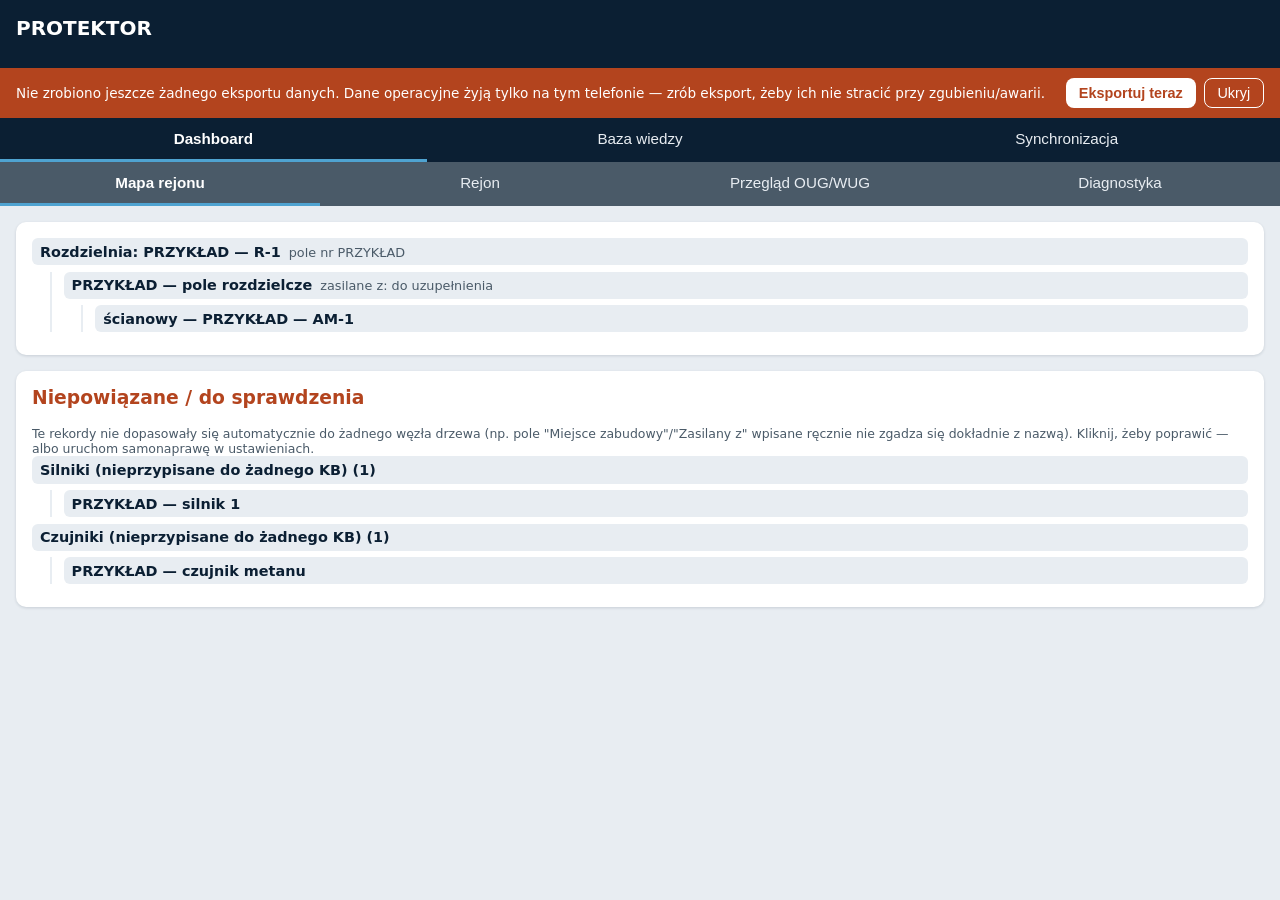
==== index.html @ 9e1728b5 "Faza 2 reorganizacji: nawigacja - Rejon, Dashboard laczy Diagnostyke/OUG-WUG, okrojona Baza wiedzy T" ====
<!doctype html>
<html lang="pl">
<head>
<meta charset="utf-8">
<meta name="viewport" content="width=device-width, initial-scale=1, viewport-fit=cover">
<meta name="theme-color" content="#0b1f33">
<title>PROTEKTOR</title>
<link rel="manifest" href="manifest.json">
<link rel="icon" href="icons/icon.svg" type="image/svg+xml">
<link rel="apple-touch-icon" href="icons/icon.svg">
<link rel="stylesheet" href="css/style.css">
</head>
<body>

<!--
  Bramka dostępu (kod dzienny TOTP + klucz nadrzędny) jest zbudowana, ale
  ŚWIADOMIE WYŁĄCZONA na życzenie usera 2026-08-02 — przeszkadzała w
  testowaniu, temat odłożony na później. Kod: js/gate.js, js/totp.js,
  js/totp-secret.js. Żeby włączyć z powrotem: przywróć markup poniżej
  (patrz historia gita) i podmień tag <script> na dole na
  <script type="module" src="js/gate.js"></script>.
-->

<div id="app-root">

<header class="app-header">
  <h1>PROTEKTOR</h1>
  <input id="search" type="search" class="hidden" placeholder="Szukaj (tytuł, treść, tagi)..." autocomplete="off">
</header>

<div id="export-reminder" class="export-reminder hidden">
  <span class="export-reminder-text"></span>
  <div class="export-reminder-actions">
    <button id="export-reminder-btn" class="btn-small">Eksportuj teraz</button>
    <button id="export-reminder-dismiss" class="btn-small btn-ghost" aria-label="Ukryj do następnego otwarcia appki">Ukryj</button>
  </div>
</div>

<nav id="section-switch" class="section-switch">
  <button class="section-btn active" data-section="dashboard">Dashboard</button>
  <button class="section-btn" data-section="wiedza">Baza wiedzy</button>
  <button class="section-btn" data-section="sync">Synchronizacja</button>
</nav>

<section id="section-dashboard">
  <nav id="nadzor-sub-switch" class="section-switch section-switch-secondary">
    <button class="section-btn active" data-sub="dashboard">Mapa rejonu</button>
    <button class="section-btn" data-sub="crud">Rejon</button>
    <button class="section-btn" data-sub="ougwug">Przegląd OUG/WUG</button>
    <button class="section-btn" data-sub="diagnostyka">Diagnostyka</button>
  </nav>

  <div id="nadzor-crud-area" class="hidden">
    <nav id="nadzor-entity-tabs" class="category-filter"></nav>
    <main id="nadzor-content">
      <div id="nadzor-list-container"></div>
      <button id="nadzor-add-btn" class="btn-primary btn-add">+ Dodaj</button>
      <div id="nadzor-form-container" class="hidden"></div>
    </main>
  </div>

  <div id="nadzor-ougwug-area" class="hidden">
    <main id="ougwug-content">
      <div id="ougwug-list-container"></div>
      <button id="ougwug-add-root-btn" class="btn-primary btn-add">+ Dodaj punkt główny</button>
    </main>
  </div>

  <div id="nadzor-dashboard-area">
    <main id="dashboard-content">
      <div id="dashboard-container"></div>
    </main>
  </div>

  <div id="nadzor-diagnostyka-area" class="hidden">
    <nav id="diagnostyka-entity-tabs" class="category-filter"></nav>
    <main id="diagnostyka-content">
      <div id="diagnostyka-list-container"></div>
      <button id="diagnostyka-add-btn" class="btn-primary btn-add">+ Dodaj</button>
      <div id="diagnostyka-form-container" class="hidden"></div>
    </main>
  </div>
</section>

<section id="section-wiedza" class="hidden">
  <nav id="category-filter" class="category-filter">
    <button class="chip active" data-category="przepisy">Przepisy prawne</button>
    <button class="chip" data-category="wzory">Wzory dokumentów</button>
    <button class="chip" data-category="dokumentacja">Dokumentacja techniczna</button>
    <button class="chip" data-category="urzadzenia">Urządzenia</button>
  </nav>

  <main id="content">
    <ul id="record-list" class="record-list"></ul>
    <section id="record-detail" class="record-detail hidden"></section>
    <button id="wiedza-add-btn" class="btn-primary btn-add">+ Dodaj</button>
    <div id="wiedza-form-container" class="hidden"></div>
  </main>
</section>

<section id="section-sync" class="hidden">
  <main id="sync-content">
    <div class="sync-block">
      <h3>Eksport</h3>
      <p class="field-hint">Zapisuje wszystkie dane (Nadzór rejonu, Przegląd, Diagnostyka, Baza wiedzy) do jednego pliku — prześlij go koledze (mail, komunikator, karta pamięci).</p>
      <label class="form-field">
        Etykieta eksportu (np. imię / rejon)
        <input type="text" id="sync-export-label" placeholder="np. Piotr — rejon zachód">
      </label>
      <button id="sync-export-btn" class="btn-primary">Eksportuj dane (pobierz plik)</button>
    </div>

    <div class="sync-block">
      <h3>Import</h3>
      <p class="field-hint">Wczytuje plik eksportu od kolegi i scala z Twoimi danymi. Nadzór rejonu/Przegląd/Diagnostyka: dodawane jako nowe rekordy. Baza wiedzy: dodawane tylko te, których jeszcze nie masz — nic lokalnego nie zostanie nadpisane.</p>
      <label class="btn-small">
        Wybierz plik do importu
        <input type="file" id="sync-import-input" accept=".json,application/json" class="hidden-file-input">
      </label>
      <p id="sync-import-status" class="field-hint"></p>
    </div>

    <div class="sync-block">
      <h3>Kontrola integralności</h3>
      <p class="field-hint">Sprawdza, czy klucze między tabelami (Rozdzielnia → Pole rozdzielcze → KB → Silniki/Czujniki) wskazują na istniejące rekordy, i szuka prawie identycznych nazw do scalenia. Uruchamia się automatycznie przy starcie appki (wynik widać tylko tutaj, jeśli coś znajdzie) — ten przycisk uruchamia to samo na żądanie.</p>
      <button id="integrity-check-btn" class="btn-small">Uruchom pełną kontrolę teraz</button>
      <div id="integrity-check-result"></div>
    </div>
  </main>
</section>

<p id="offline-indicator" class="offline-indicator hidden">Tryb offline — dane z lokalnej kopii na telefonie.</p>

</div>

<script>
  // Rejestracja Service Workera CELOWO poza app.js/modułami — jeśli app.js
  // padnie na błędzie importu (np. bo Service Worker serwuje z cache jeden
  // plik w starej wersji, a inny w nowej — realny przypadek z 2026-08-02),
  // ta rejestracja i tak się wykona i appka sama się naprawi po jednym
  // automatycznym przeładowaniu, zamiast trwać zablokowana bez wyjścia.
  if ('serviceWorker' in navigator) {
    navigator.serviceWorker.register('./service-worker.js').catch((err) => {
      console.error('Rejestracja Service Workera nie powiodła się:', err);
    });

    let reloadedOnce = false;
    navigator.serviceWorker.addEventListener('controllerchange', () => {
      if (reloadedOnce) return;
      reloadedOnce = true;
      window.location.reload();
    });
  }
</script>
<script type="module" src="js/db.js"></script>
<script type="module" src="js/app.js"></script>
</body>
</html>
---- css/style.css ----
:root {
  --navy: #0b1f33;
  --navy-light: #16324f;
  --grey: #e8edf2;
  --grey-dark: #4a5a68;
  --white: #ffffff;
  --accent: #4fa3d1;
  --danger: #b3441e;
}

* { box-sizing: border-box; }

body {
  margin: 0;
  font-family: system-ui, -apple-system, "Segoe UI", Roboto, sans-serif;
  background: var(--grey);
  color: var(--navy);
  padding-bottom: 2rem;
}

.app-header {
  background: var(--navy);
  color: var(--white);
  padding: 1rem;
  position: sticky;
  top: 0;
  z-index: 10;
}

.app-header h1 {
  margin: 0 0 0.75rem 0;
  font-size: 1.25rem;
}

#search {
  width: 100%;
  padding: 0.75rem 1rem;
  font-size: 1rem;
  border: none;
  border-radius: 8px;
  background: var(--white);
  color: var(--navy);
}

.category-filter {
  display: flex;
  gap: 0.5rem;
  padding: 0.75rem 1rem;
  overflow-x: auto;
  background: var(--navy-light);
}

.chip {
  flex: 0 0 auto;
  padding: 0.5rem 0.9rem;
  border-radius: 999px;
  border: 1px solid var(--grey);
  background: transparent;
  color: var(--white);
  font-size: 0.9rem;
  cursor: pointer;
}

.chip.active {
  background: var(--accent);
  border-color: var(--accent);
  color: var(--navy);
  font-weight: 600;
}

#content {
  padding: 1rem;
}

.record-list {
  list-style: none;
  margin: 0;
  padding: 0;
  display: flex;
  flex-direction: column;
  gap: 0.75rem;
}

.record-card {
  background: var(--white);
  border-radius: 10px;
  padding: 1rem;
  box-shadow: 0 1px 3px rgba(11, 31, 51, 0.15);
  cursor: pointer;
}

.record-card h3 {
  margin: 0 0 0.35rem 0;
  font-size: 1.05rem;
}

.record-card .meta {
  font-size: 0.8rem;
  color: var(--grey-dark);
}

.record-card .tags {
  margin-top: 0.5rem;
  display: flex;
  gap: 0.35rem;
  flex-wrap: wrap;
}

.tag {
  font-size: 0.75rem;
  background: var(--grey);
  color: var(--grey-dark);
  padding: 0.15rem 0.5rem;
  border-radius: 999px;
}

.record-detail {
  background: var(--white);
  border-radius: 10px;
  padding: 1.25rem;
  box-shadow: 0 1px 3px rgba(11, 31, 51, 0.15);
}

.record-detail.hidden,
.record-list.hidden {
  display: none;
}

.record-detail .back-button {
  background: none;
  border: none;
  color: var(--accent);
  font-size: 0.95rem;
  cursor: pointer;
  padding: 0;
  margin-bottom: 1rem;
}

.record-detail .source {
  font-style: italic;
  color: var(--grey-dark);
  margin: 0.5rem 0 1rem 0;
}

.empty-state {
  text-align: center;
  color: var(--grey-dark);
  padding: 2rem 1rem;
}

.export-reminder {
  background: var(--danger);
  color: var(--white);
  padding: 0.6rem 1rem;
  display: flex;
  flex-wrap: wrap;
  align-items: center;
  justify-content: space-between;
  gap: 0.5rem;
  font-size: 0.85rem;
}

.export-reminder-actions {
  display: flex;
  gap: 0.5rem;
  flex-shrink: 0;
}

.export-reminder .btn-small {
  background: var(--white);
  color: var(--danger);
  font-weight: 600;
}

.export-reminder .btn-ghost {
  background: transparent;
  color: var(--white);
  font-weight: 400;
  border: 1px solid var(--white);
}

.offline-indicator {
  position: fixed;
  bottom: 0;
  left: 0;
  right: 0;
  background: var(--navy);
  color: var(--white);
  text-align: center;
  padding: 0.5rem;
  font-size: 0.85rem;
}

.hidden {
  display: none !important;
}

.section-switch {
  display: flex;
  background: var(--navy);
}

.section-btn {
  flex: 1;
  padding: 0.75rem;
  border: none;
  background: transparent;
  color: var(--grey);
  font-size: 0.95rem;
  cursor: pointer;
  border-bottom: 3px solid transparent;
}

.section-btn.active {
  color: var(--white);
  font-weight: 600;
  border-bottom-color: var(--accent);
}

#nadzor-content {
  padding: 1rem;
}

.nadzor-card {
  cursor: default;
}

.nadzor-field {
  font-size: 0.85rem;
  color: var(--grey-dark);
  margin-top: 0.15rem;
}

.nadzor-field-label {
  font-weight: 600;
  color: var(--navy);
}

.nadzor-actions {
  margin-top: 0.75rem;
  display: flex;
  gap: 0.5rem;
}

.btn-primary,
.btn-small {
  border: none;
  border-radius: 8px;
  cursor: pointer;
  font-size: 0.9rem;
}

.btn-primary {
  background: var(--accent);
  color: var(--navy);
  font-weight: 600;
  padding: 0.7rem 1.2rem;
}

.btn-add {
  display: block;
  width: 100%;
  margin-top: 0.75rem;
}

.btn-small {
  background: var(--grey);
  color: var(--navy);
  padding: 0.4rem 0.8rem;
}

.btn-danger {
  background: var(--danger);
  color: var(--white);
}

#nadzor-form-container {
  background: var(--white);
  border-radius: 10px;
  padding: 1.25rem;
  box-shadow: 0 1px 3px rgba(11, 31, 51, 0.15);
}

.form-field {
  display: block;
  margin-bottom: 0.9rem;
  font-size: 0.9rem;
  font-weight: 600;
  color: var(--navy);
}

.form-field input,
.form-field select,
.form-field textarea {
  display: block;
  width: 100%;
  margin-top: 0.3rem;
  padding: 0.6rem 0.7rem;
  font-size: 1rem;
  font-weight: normal;
  font-family: inherit;
  border: 1px solid var(--grey-dark);
  border-radius: 6px;
  box-sizing: border-box;
}

.field-hint {
  font-size: 0.78rem;
  font-weight: normal;
  color: var(--grey-dark);
  margin: 0.25rem 0 0 0;
}

.form-actions {
  display: flex;
  gap: 0.6rem;
  margin-top: 1rem;
}

.sublist-field {
  background: var(--grey);
  border-radius: 8px;
  padding: 0.75rem;
}

.sublist-container {
  margin: 0.5rem 0;
}

.sublist-row {
  background: var(--white);
  border-radius: 6px;
  padding: 0.6rem;
  margin-bottom: 0.5rem;
}

.form-field-inline {
  display: block;
  font-size: 0.8rem;
  margin-bottom: 0.5rem;
}

.form-field-inline input,
.form-field-inline select,
.form-field-inline textarea {
  display: block;
  margin-top: 0.2rem;
  padding: 0.4rem 0.5rem;
  width: 100%;
  border: 1px solid var(--grey-dark);
  border-radius: 5px;
  font-weight: normal;
  font-family: inherit;
  box-sizing: border-box;
}

.sublist-item {
  font-size: 0.85rem;
  color: var(--grey-dark);
}

.sublist-item.expired {
  color: var(--danger);
  font-weight: 600;
}

.empty-state-small {
  font-size: 0.85rem;
  color: var(--grey-dark);
  margin: 0.3rem 0;
}

/* fk-or-free / fk-multi (31.08.2026 — prawdziwe klucze obce w formularzu) */
.fk-or-free-field label {
  display: block;
}

.fk-or-free-field input[data-fk-free] {
  margin-top: 0.4rem;
}

.fk-multi-field {
  display: block;
  margin-bottom: 0.9rem;
  font-size: 0.9rem;
  font-weight: 600;
  color: var(--navy);
}

.fk-multi-list {
  background: var(--grey);
  border-radius: 8px;
  padding: 0.5rem 0.75rem;
  margin-top: 0.3rem;
  max-height: 180px;
  overflow-y: auto;
}

.fk-multi-row {
  display: block;
  font-size: 0.85rem;
  font-weight: normal;
  padding: 0.3rem 0;
}

.fk-multi-row input {
  margin-right: 0.4rem;
}

.section-switch-secondary {
  background: var(--grey-dark);
}

#nadzor-crud-area,
#nadzor-ougwug-area,
#ougwug-content {
  padding-top: 0;
}

.oug-tree,
.oug-children {
  list-style: none;
  margin: 0;
  padding: 0;
}

.oug-children {
  margin-left: 1.25rem;
  border-left: 2px solid var(--grey);
  padding-left: 0.75rem;
  margin-top: 0.4rem;
}

.oug-node {
  margin-bottom: 0.5rem;
}

.oug-node-row {
  display: flex;
  align-items: center;
  gap: 0.4rem;
  background: var(--white);
  border-radius: 8px;
  padding: 0.5rem;
  box-shadow: 0 1px 2px rgba(11, 31, 51, 0.1);
}

.oug-label {
  flex: 1;
  border: 1px solid transparent;
  background: transparent;
  padding: 0.3rem;
  font-size: 0.9rem;
  border-radius: 4px;
}

.oug-label:focus {
  border-color: var(--accent);
  background: var(--grey);
}

.oug-check {
  width: 1.1rem;
  height: 1.1rem;
  flex-shrink: 0;
}

.hidden-file-input {
  display: none;
}

#dashboard-content,
#chain-content {
  padding: 1rem;
}

.chain-breadcrumb {
  background: var(--navy);
  color: var(--white);
  padding: 0.6rem 0.8rem;
  border-radius: 8px;
  margin-bottom: 1rem;
  font-size: 0.85rem;
}

.chain-crumb strong {
  color: var(--accent);
}

.chain-step {
  background: var(--white);
  border-radius: 10px;
  padding: 1.25rem;
  box-shadow: 0 1px 3px rgba(11, 31, 51, 0.15);
}

.chain-step h3 {
  margin-top: 0;
}

.chain-chips {
  display: flex;
  flex-wrap: wrap;
  gap: 0.5rem;
  margin: 0.75rem 0;
}

.chain-chip {
  border: 1px solid var(--accent);
  background: var(--white);
  color: var(--navy);
  border-radius: 999px;
  padding: 0.5rem 1rem;
  font-size: 0.9rem;
  cursor: pointer;
}

.chain-chip:hover {
  background: var(--accent);
  color: var(--navy);
}

.chain-chip-new {
  border-style: dashed;
  color: var(--grey-dark);
}

.chain-quick-add {
  background: var(--grey);
  border-radius: 8px;
  padding: 1rem;
  margin-top: 0.5rem;
}

.chain-done {
  background: var(--white);
  border-radius: 10px;
  padding: 1.5rem;
  text-align: center;
  box-shadow: 0 1px 3px rgba(11, 31, 51, 0.15);
}

.dash-rejon {
  background: var(--white);
  border-radius: 10px;
  padding: 1rem;
  margin-bottom: 1rem;
  box-shadow: 0 1px 3px rgba(11, 31, 51, 0.15);
}

.dash-rejon h3 {
  margin-top: 0;
  color: var(--navy);
}

.dash-orphans h3 {
  color: var(--danger);
}

.dash-tree,
.dash-children {
  list-style: none;
  margin: 0;
  padding: 0;
}

.dash-children {
  margin-left: 1.1rem;
  border-left: 2px solid var(--grey);
  padding-left: 0.75rem;
  margin-top: 0.4rem;
}

.dash-node {
  margin-bottom: 0.4rem;
}

.dash-node-row {
  display: flex;
  flex-wrap: wrap;
  align-items: baseline;
  gap: 0.5rem;
  padding: 0.35rem 0.5rem;
  border-radius: 6px;
  background: var(--grey);
}

.dash-node-row.expired {
  background: #fbeae4;
}

.dash-node-row.dash-clickable {
  cursor: pointer;
}

.dash-node-row.dash-clickable:hover {
  background: #dde8ef;
}

.dash-node-row.dash-clickable.expired:hover {
  background: #f6d9cf;
}

.dash-node-row.dash-clickable:focus-visible {
  outline: 2px solid var(--accent);
  outline-offset: 1px;
}

.dash-node-label {
  font-weight: 600;
  color: var(--navy);
  font-size: 0.9rem;
}

.dash-node-meta {
  font-size: 0.8rem;
  color: var(--grey-dark);
}

.dash-node-flag {
  font-size: 0.78rem;
  color: var(--danger);
  font-weight: 600;
}

#sync-content {
  padding: 1rem;
}

.sync-block {
  background: var(--white);
  border-radius: 10px;
  padding: 1.25rem;
  margin-bottom: 1rem;
  box-shadow: 0 1px 3px rgba(11, 31, 51, 0.15);
}

.sync-block h3 {
  margin-top: 0;
}

.doc-picker {
  margin: 1rem 0;
  display: flex;
  align-items: center;
  gap: 0.6rem;
}

.access-gate {
  position: fixed;
  inset: 0;
  background: var(--navy);
  display: flex;
  align-items: center;
  justify-content: center;
  padding: 1.5rem;
  z-index: 100;
}

.gate-form {
  background: var(--white);
  border-radius: 12px;
  padding: 2rem 1.5rem;
  max-width: 320px;
  width: 100%;
  text-align: center;
}

.gate-form h1 {
  font-size: 1.2rem;
  color: var(--navy);
  margin: 0 0 0.5rem 0;
}

.gate-form p {
  font-size: 0.9rem;
  color: var(--grey-dark);
  margin: 0 0 1rem 0;
}

.gate-form input {
  width: 100%;
  padding: 0.8rem;
  font-size: 1.2rem;
  text-align: center;
  letter-spacing: 0.2rem;
  border: 1px solid var(--grey-dark);
  border-radius: 8px;
  box-sizing: border-box;
  margin-bottom: 1rem;
}

.gate-form .btn-primary {
  width: 100%;
}

.gate-error {
  color: var(--danger);
  font-size: 0.85rem;
  margin-top: 0.75rem;
}
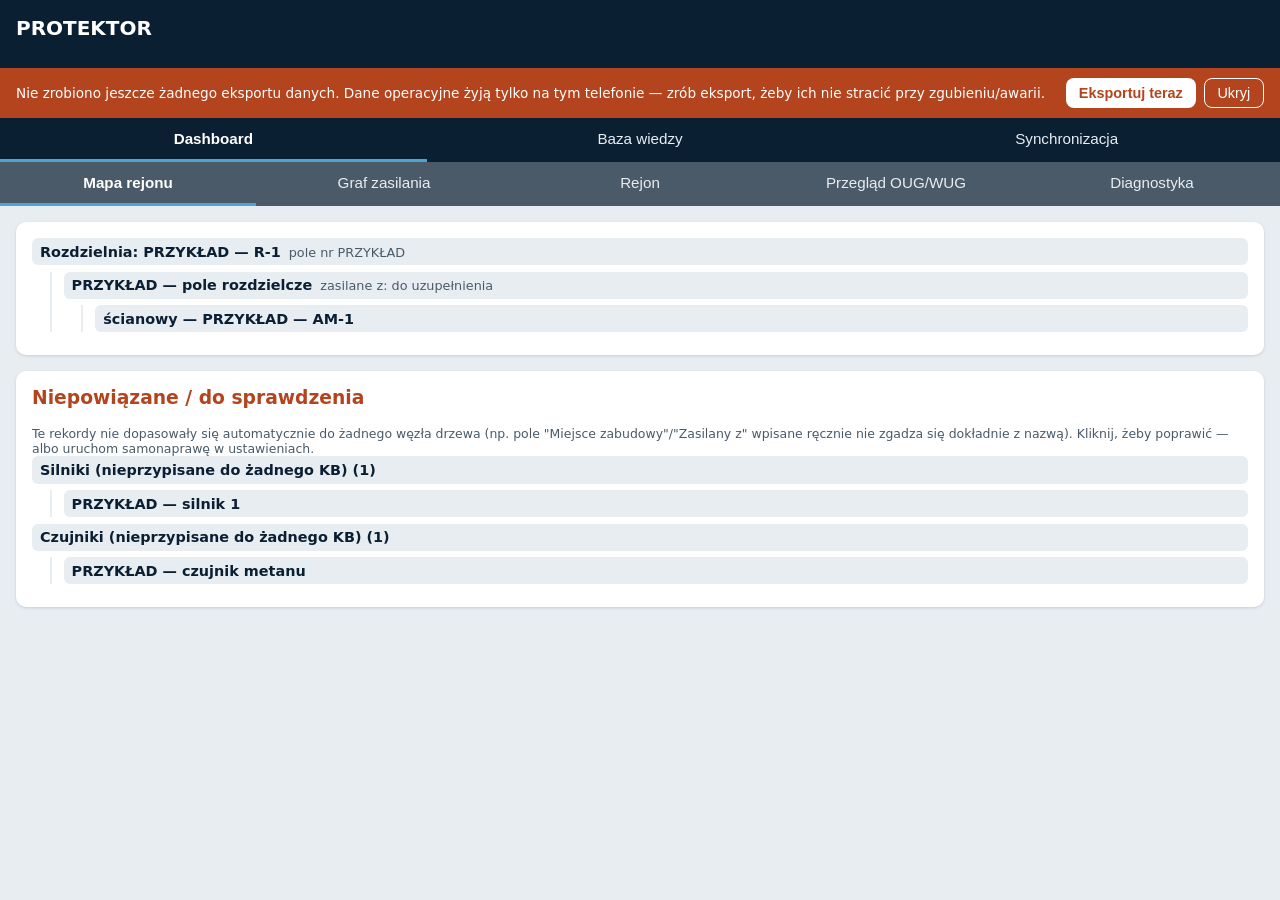
==== commit 3f3c19bd: "Faza 4 reorganizacji: widok graficzny "Graf zasilania" Nowy js/graph-view.js - inline SVG (nie canva" ====
--- a/index.html
+++ b/index.html
@@ -45,6 +45,7 @@
 <section id="section-dashboard">
   <nav id="nadzor-sub-switch" class="section-switch section-switch-secondary">
     <button class="section-btn active" data-sub="dashboard">Mapa rejonu</button>
+    <button class="section-btn" data-sub="graf">Graf zasilania</button>
     <button class="section-btn" data-sub="crud">Rejon</button>
     <button class="section-btn" data-sub="ougwug">Przegląd OUG/WUG</button>
     <button class="section-btn" data-sub="diagnostyka">Diagnostyka</button>
@@ -70,6 +71,10 @@
     <main id="dashboard-content">
       <div id="dashboard-container"></div>
     </main>
+  </div>
+
+  <div id="nadzor-graf-area" class="hidden">
+    <main id="graf-content"></main>
   </div>
 
   <div id="nadzor-diagnostyka-area" class="hidden">
--- a/css/style.css
+++ b/css/style.css
@@ -407,6 +407,112 @@
   margin-right: 0.4rem;
 }
 
+/* Graf zasilania (31.08.2026, Faza 4 reorganizacji) */
+.graph-toolbar {
+  display: flex;
+  gap: 0.5rem;
+  padding: 0.75rem 1rem;
+  flex-wrap: wrap;
+}
+
+.graph-picker {
+  background: var(--navy-light);
+  padding: 0.75rem 1rem;
+}
+
+.graph-picker-group {
+  margin-bottom: 0.75rem;
+}
+
+.graph-picker-group:last-child {
+  margin-bottom: 0;
+}
+
+.graph-picker-group h4 {
+  color: var(--grey);
+  font-size: 0.8rem;
+  font-weight: 600;
+  margin: 0 0 0.4rem 0;
+  text-transform: uppercase;
+  letter-spacing: 0.03em;
+}
+
+.graph-picker-chips {
+  display: flex;
+  flex-wrap: wrap;
+  gap: 0.4rem;
+}
+
+#graph-canvas-wrap {
+  position: relative;
+  overflow-x: auto;
+  overflow-y: hidden;
+  padding: 1rem;
+}
+
+#graph-arrows {
+  position: absolute;
+  top: 1rem;
+  left: 1rem;
+  pointer-events: none;
+}
+
+#graph-nodes {
+  position: relative;
+}
+
+.graph-node {
+  position: absolute;
+  background: var(--white);
+  border: 1px solid var(--grey);
+  border-left: 4px solid var(--accent);
+  border-radius: 8px;
+  padding: 0.5rem 0.6rem;
+  box-shadow: 0 1px 3px rgba(11, 31, 51, 0.15);
+  cursor: pointer;
+}
+
+.graph-node-head {
+  display: flex;
+  justify-content: space-between;
+  align-items: center;
+}
+
+.graph-node-typ {
+  font-size: 0.7rem;
+  font-weight: 600;
+  text-transform: uppercase;
+  letter-spacing: 0.03em;
+  color: var(--grey-dark);
+}
+
+.graph-node-remove {
+  border: none;
+  background: transparent;
+  color: var(--grey-dark);
+  font-size: 1rem;
+  line-height: 1;
+  cursor: pointer;
+  padding: 0 0.2rem;
+}
+
+.graph-node-remove:hover {
+  color: var(--danger);
+}
+
+.graph-node-title {
+  font-size: 0.9rem;
+  font-weight: 600;
+  color: var(--navy);
+  margin-top: 0.15rem;
+}
+
+.graph-node-detale {
+  font-size: 0.78rem;
+  color: var(--grey-dark);
+  margin-top: 0.15rem;
+}
+
 .section-switch-secondary {
   background: var(--grey-dark);
 }
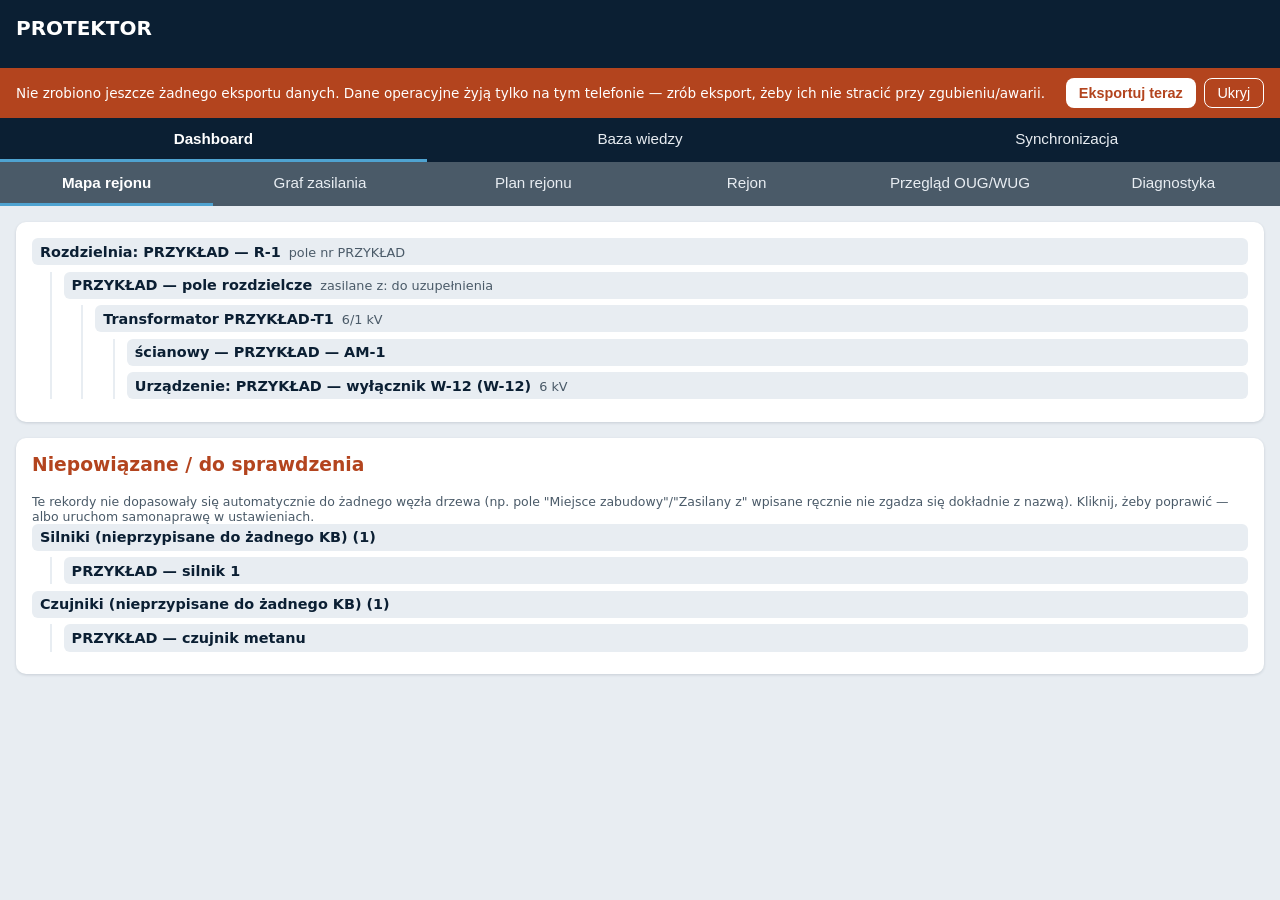
==== commit e2ff172b: "Plan rejonu: chodniki, przenosniki, kable, import transformatorow i zabezpieczen z Excela - widok Da" ====
--- a/index.html
+++ b/index.html
@@ -46,6 +46,7 @@
   <nav id="nadzor-sub-switch" class="section-switch section-switch-secondary">
     <button class="section-btn active" data-sub="dashboard">Mapa rejonu</button>
     <button class="section-btn" data-sub="graf">Graf zasilania</button>
+    <button class="section-btn" data-sub="plan">Plan rejonu</button>
     <button class="section-btn" data-sub="crud">Rejon</button>
     <button class="section-btn" data-sub="ougwug">Przegląd OUG/WUG</button>
     <button class="section-btn" data-sub="diagnostyka">Diagnostyka</button>
@@ -75,6 +76,10 @@
 
   <div id="nadzor-graf-area" class="hidden">
     <main id="graf-content"></main>
+  </div>
+
+  <div id="nadzor-plan-area" class="hidden">
+    <main id="plan-content"></main>
   </div>
 
   <div id="nadzor-diagnostyka-area" class="hidden">
@@ -125,6 +130,8 @@
       <p id="sync-import-status" class="field-hint"></p>
     </div>
 
+    <div class="sync-block" id="import-excel-block"></div>
+
     <div class="sync-block">
       <h3>Kontrola integralności</h3>
       <p class="field-hint">Sprawdza, czy klucze między tabelami (Rozdzielnia → Pole rozdzielcze → KB → Silniki/Czujniki) wskazują na istniejące rekordy, i szuka prawie identycznych nazw do scalenia. Uruchamia się automatycznie przy starcie appki (wynik widać tylko tutaj, jeśli coś znajdzie) — ten przycisk uruchamia to samo na żądanie.</p>
--- a/css/style.css
+++ b/css/style.css
@@ -805,3 +805,112 @@
   font-size: 0.85rem;
   margin-top: 0.75rem;
 }
+
+/* Formularze: nagłówki sekcji (03.11.2026, Plan rejonu) */
+.form-heading {
+  margin: 1.2rem 0 0.6rem;
+  padding-top: 0.6rem;
+  border-top: 1px solid var(--grey-dark);
+  font-size: 0.85rem;
+  text-transform: uppercase;
+  letter-spacing: 0.03em;
+  color: var(--grey-dark);
+}
+
+/* Plan rejonu (03.11.2026) */
+.plan-toolbar {
+  display: flex;
+  flex-wrap: wrap;
+  gap: 0.4rem;
+  padding: 0.75rem 1rem 0.5rem;
+  align-items: flex-start;
+}
+.plan-warstwy { position: relative; }
+.plan-warstwy summary { list-style: none; cursor: pointer; display: inline-block; }
+.plan-warstwy summary::-webkit-details-marker { display: none; }
+.plan-warstwy[open] { z-index: 5; }
+.plan-warstwy label {
+  display: block;
+  font-size: 0.85rem;
+  padding: 0.25rem 0.5rem;
+  background: var(--white);
+  white-space: nowrap;
+}
+.plan-warstwy[open] > label:first-of-type { margin-top: 0.3rem; border-radius: 8px 8px 0 0; }
+.plan-warstwy[open] > label:last-of-type { border-radius: 0 0 8px 8px; padding-bottom: 0.5rem; }
+.plan-baner, .plan-stawianie {
+  margin: 0 1rem 0.5rem;
+  padding: 0.5rem 0.75rem;
+  border-radius: 8px;
+  font-size: 0.9rem;
+}
+.plan-baner { background: #fff3cd; color: #5c4400; }
+.plan-stawianie { background: #d9efff; color: var(--navy); }
+.plan-wrap {
+  position: relative;
+  margin: 0 1rem;
+  border: 1px solid #c9d1d8;
+  border-radius: 8px;
+  overflow: hidden;
+  background: #ffffff;
+  touch-action: none;
+}
+.plan-wrap svg { display: block; cursor: grab; user-select: none; }
+.plan-wrap svg:active { cursor: grabbing; }
+.plan-tryb-stawiania svg, .plan-tryb-stawiania svg:active { cursor: crosshair; }
+.plan-klik { cursor: pointer; }
+.plan-karta {
+  position: absolute;
+  z-index: 4;
+  width: 290px;
+  max-width: calc(100% - 12px);
+  max-height: 70%;
+  overflow: auto;
+  background: var(--white);
+  border: 1px solid #c9d1d8;
+  border-left: 4px solid #1a7f1a;
+  border-radius: 8px;
+  padding: 0.6rem 0.75rem;
+  box-shadow: 0 6px 18px rgba(11, 31, 51, 0.18);
+  font-size: 0.85rem;
+}
+.plan-karta h4 { margin: 0 0 0.4rem; font-size: 0.95rem; }
+.plan-karta table { border-collapse: collapse; width: 100%; }
+.plan-karta th { text-align: left; font-weight: 600; color: var(--grey-dark); padding: 0.15rem 0.4rem 0.15rem 0; vertical-align: top; width: 45%; }
+.plan-karta td { padding: 0.15rem 0; word-break: break-word; }
+.plan-karta .form-actions { margin-top: 0.5rem; display: flex; flex-wrap: wrap; gap: 0.3rem; }
+.plan-karta-kabel { margin: 0.4rem 0 0; color: #8a5a00; }
+.plan-legenda {
+  display: flex;
+  flex-wrap: wrap;
+  gap: 0.25rem 1rem;
+  padding: 0.6rem 1rem;
+  font-size: 0.8rem;
+}
+.plan-leg { display: inline-flex; align-items: center; gap: 0.35rem; }
+.plan-braki { padding: 0 1rem; }
+.plan-brak {
+  background: var(--white);
+  border-radius: 8px;
+  padding: 0.5rem 0.75rem;
+  margin-bottom: 0.5rem;
+  font-size: 0.85rem;
+}
+.plan-brak summary { cursor: pointer; font-weight: 600; }
+.plan-brak ul { margin: 0.4rem 0 0; padding-left: 1.1rem; }
+.plan-brak li { margin-bottom: 0.3rem; }
+.plan-brak li .btn-small { padding: 0.15rem 0.5rem; font-size: 0.8rem; margin-left: 0.25rem; }
+.plan-pusty { background: var(--white); border-radius: 8px; padding: 0.75rem 1rem; font-size: 0.9rem; }
+
+/* Import z Excela (03.11.2026) */
+.xls-krok { margin-top: 0.75rem; }
+.xls-mapa {
+  display: grid;
+  grid-template-columns: repeat(auto-fill, minmax(200px, 1fr));
+  gap: 0 0.75rem;
+}
+.form-field-inline-row { display: flex; flex-wrap: wrap; gap: 0 0.75rem; }
+.xls-podglad-wrap { overflow-x: auto; }
+.xls-podglad { border-collapse: collapse; font-size: 0.8rem; min-width: 100%; }
+.xls-podglad th, .xls-podglad td { border: 1px solid #c9d1d8; padding: 0.2rem 0.4rem; text-align: left; white-space: nowrap; }
+.xls-podglad th { background: var(--grey); }
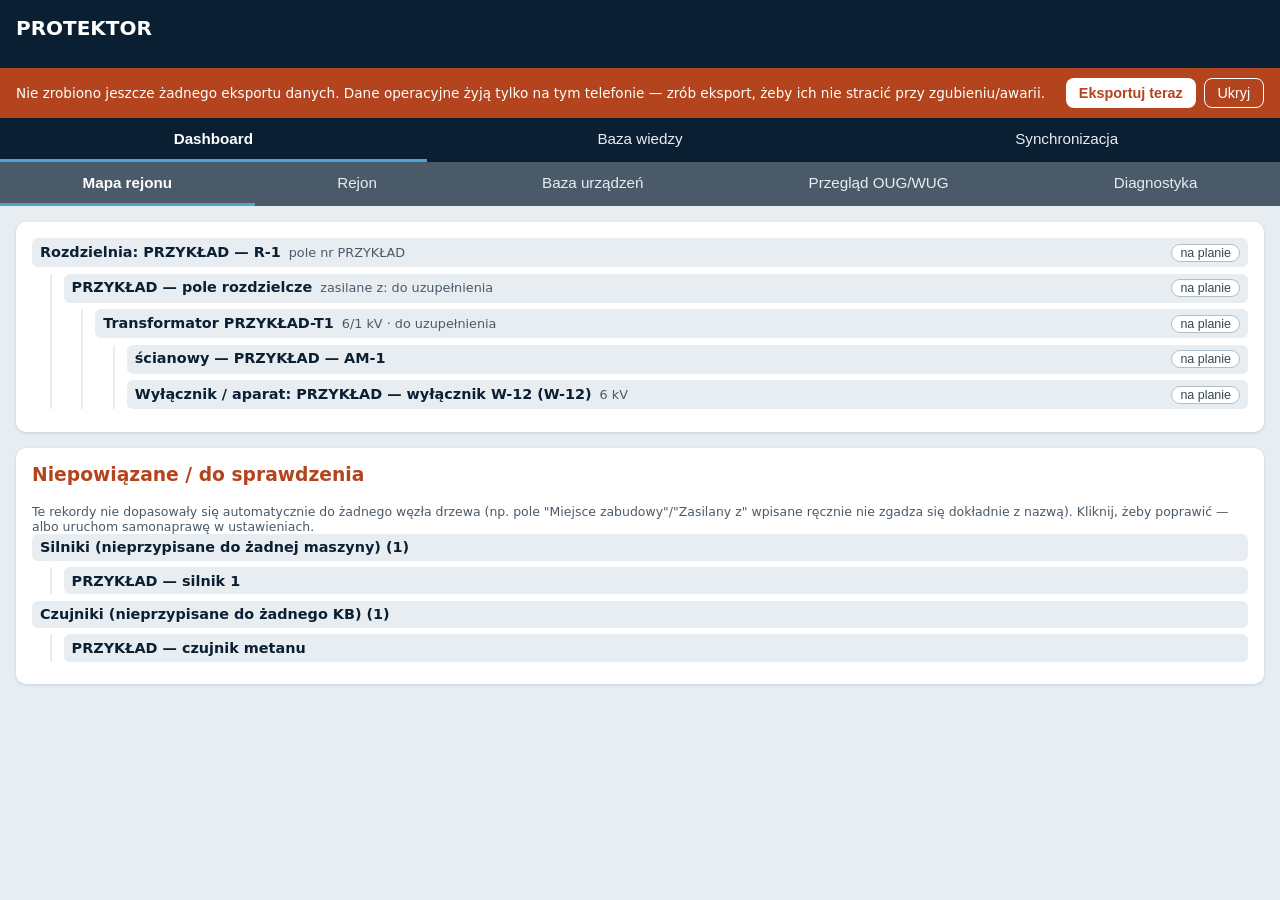
==== commit 87bea093: "Zakladka Rejon = Plan rejonu (teren) + Graf zasilania (schemat) z przelacznikiem widoku i wspolnym w" ====
--- a/index.html
+++ b/index.html
@@ -45,11 +45,16 @@
 <section id="section-dashboard">
   <nav id="nadzor-sub-switch" class="section-switch section-switch-secondary">
     <button class="section-btn active" data-sub="dashboard">Mapa rejonu</button>
-    <button class="section-btn" data-sub="graf">Graf zasilania</button>
-    <button class="section-btn" data-sub="plan">Plan rejonu</button>
-    <button class="section-btn" data-sub="crud">Rejon</button>
+    <button class="section-btn" data-sub="rejon">Rejon</button>
+    <button class="section-btn" data-sub="crud">Baza urządzeń</button>
     <button class="section-btn" data-sub="ougwug">Przegląd OUG/WUG</button>
     <button class="section-btn" data-sub="diagnostyka">Diagnostyka</button>
+  </nav>
+
+  <!-- 05.11.2026: Rejon = Plan rejonu (teren) + Graf zasilania (schemat) — jedna sieć, dwa widoki -->
+  <nav id="rejon-widok-switch" class="section-switch section-switch-secondary rejon-widok hidden">
+    <button class="section-btn" data-widok="plan">Plan rejonu (teren)</button>
+    <button class="section-btn" data-widok="graf">Graf zasilania (schemat)</button>
   </nav>
 
   <div id="nadzor-crud-area" class="hidden">
--- a/css/style.css
+++ b/css/style.css
@@ -12,6 +12,7 @@
 
 body {
   margin: 0;
+  overflow-x: clip; /* 04.11.2026: nic nie moze rozpychac strony w bok (clip, nie hidden - zostaje sticky naglowek) */
   font-family: system-ui, -apple-system, "Segoe UI", Roboto, sans-serif;
   background: var(--grey);
   color: var(--navy);
@@ -515,6 +516,17 @@
 
 .section-switch-secondary {
   background: var(--grey-dark);
+  /* 04.11.2026: 6 podzakladek nie miesci sie na telefonie - pasek przewija sie sam, strona nie */
+  position: relative;
+  overflow-x: auto;
+  scrollbar-width: none;
+  -webkit-overflow-scrolling: touch;
+}
+.section-switch-secondary::-webkit-scrollbar { display: none; }
+.section-switch-secondary .section-btn {
+  flex: 1 0 auto;
+  white-space: nowrap;
+  padding: 0.75rem 0.9rem;
 }
 
 #nadzor-crud-area,
@@ -914,3 +926,50 @@
 .xls-podglad { border-collapse: collapse; font-size: 0.8rem; min-width: 100%; }
 .xls-podglad th, .xls-podglad td { border: 1px solid #c9d1d8; padding: 0.2rem 0.4rem; text-align: left; white-space: nowrap; }
 .xls-podglad th { background: var(--grey); }
+
+.plan-wielkosc { display: inline-flex; align-items: center; gap: 0.3rem; font-size: 0.85rem; }
+.plan-wielkosc select { padding: 0.25rem 0.4rem; border-radius: 6px; border: 1px solid #c9d1d8; font-size: 0.85rem; }
+
+/* Plan rejonu — pełny ekran i wskaźnik przybliżenia (03.11.2026) */
+.plan-zoom { display: inline-flex; align-items: center; min-width: 3.2rem; justify-content: center; font-size: 0.85rem; color: var(--grey-dark); }
+#plan-content.plan-pelny, #graf-content.plan-pelny {
+  position: fixed;
+  inset: 0;
+  z-index: 100;
+  background: var(--grey);
+  overflow: auto;
+  padding-bottom: 0;
+}
+#plan-content.plan-pelny .plan-wrap, #graf-content.plan-pelny .plan-wrap { margin: 0 0.4rem; }
+#plan-content.plan-pelny .plan-toolbar, #graf-content.plan-pelny .plan-toolbar { padding: 0.4rem; position: sticky; top: 0; background: var(--grey); z-index: 6; }
+#plan-content.plan-pelny .plan-baner, #graf-content.plan-pelny .plan-baner { display: none; }
+body.plan-pelny-body { overflow: hidden; }
+
+/* Przegląd OUG/WUG — zwarte wiersze, więcej punktów w widoku (03.11.2026, prośba Piotra) */
+.oug-node { margin-bottom: 0.12rem; }
+.oug-children { margin-top: 0.12rem; margin-left: 0.9rem; padding-left: 0.5rem; }
+.oug-node-row { padding: 0.1rem 0.3rem; gap: 0.3rem; border-radius: 5px; box-shadow: 0 1px 1px rgba(11, 31, 51, 0.08); min-height: 2rem; }
+.oug-label { padding: 0.12rem 0.25rem; font-size: 0.88rem; line-height: 1.25; }
+.oug-node-row .btn-small { padding: 0.12rem 0.45rem; font-size: 0.75rem; line-height: 1.2; min-height: 0; }
+.oug-check { width: 1rem; height: 1rem; }
+
+/* Graf zasilania — symbol typu w nagłówku węzła, pasek w kolorze napięcia (03.11.2026) */
+.graph-node-typ { display: inline-flex; align-items: center; gap: 0.3rem; }
+.graph-node-ikona { flex-shrink: 0; }
+
+/* Plan rejonu — dodawanie elementu (zasilony z / odpływ do), 03.11.2026 */
+.plan-dodaj { background: var(--white); border: 1px solid var(--grey); border-left: 4px solid var(--accent); border-radius: 8px; padding: 0.6rem 0.8rem; margin: 0 0 0.6rem; }
+.plan-dodaj h4 { margin: 0 0 0.4rem; font-size: 0.95rem; }
+.plan-dodaj-pola { display: grid; grid-template-columns: repeat(auto-fit, minmax(190px, 1fr)); gap: 0.4rem 0.7rem; }
+.plan-dodaj-pola label { display: flex; flex-direction: column; gap: 0.15rem; font-size: 0.8rem; color: var(--grey-dark); min-width: 0; }
+.plan-dodaj-pola select, .plan-dodaj-pola input { font-size: 0.9rem; padding: 0.3rem; min-width: 0; max-width: 100%; }
+.plan-dodaj-uwaga { font-size: 0.78rem; color: var(--grey-dark); margin: 0.4rem 0; }
+
+/* Plan rejonu — przycisk warstw wyraźniej (03.11.2026: Piotr go nie zauważył) */
+.plan-warstwy > summary { font-weight: 600; border: 1px solid var(--accent); }
+
+/* 03.11.2026: przejścia Mapa rejonu <-> Plan rejonu */
+.dash-plan-btn { margin-left: auto; font-size: 0.78rem; padding: 1px 8px; border: 1px solid #b0bec5; border-radius: 10px; background: #fff; color: #37474f; cursor: pointer; }
+.dash-plan-btn:hover { background: #eceff1; }
+.dash-node-row.dash-wskaz { outline: 3px solid #e65100; outline-offset: 1px; }
+.plan-wskaz { pointer-events: none; }
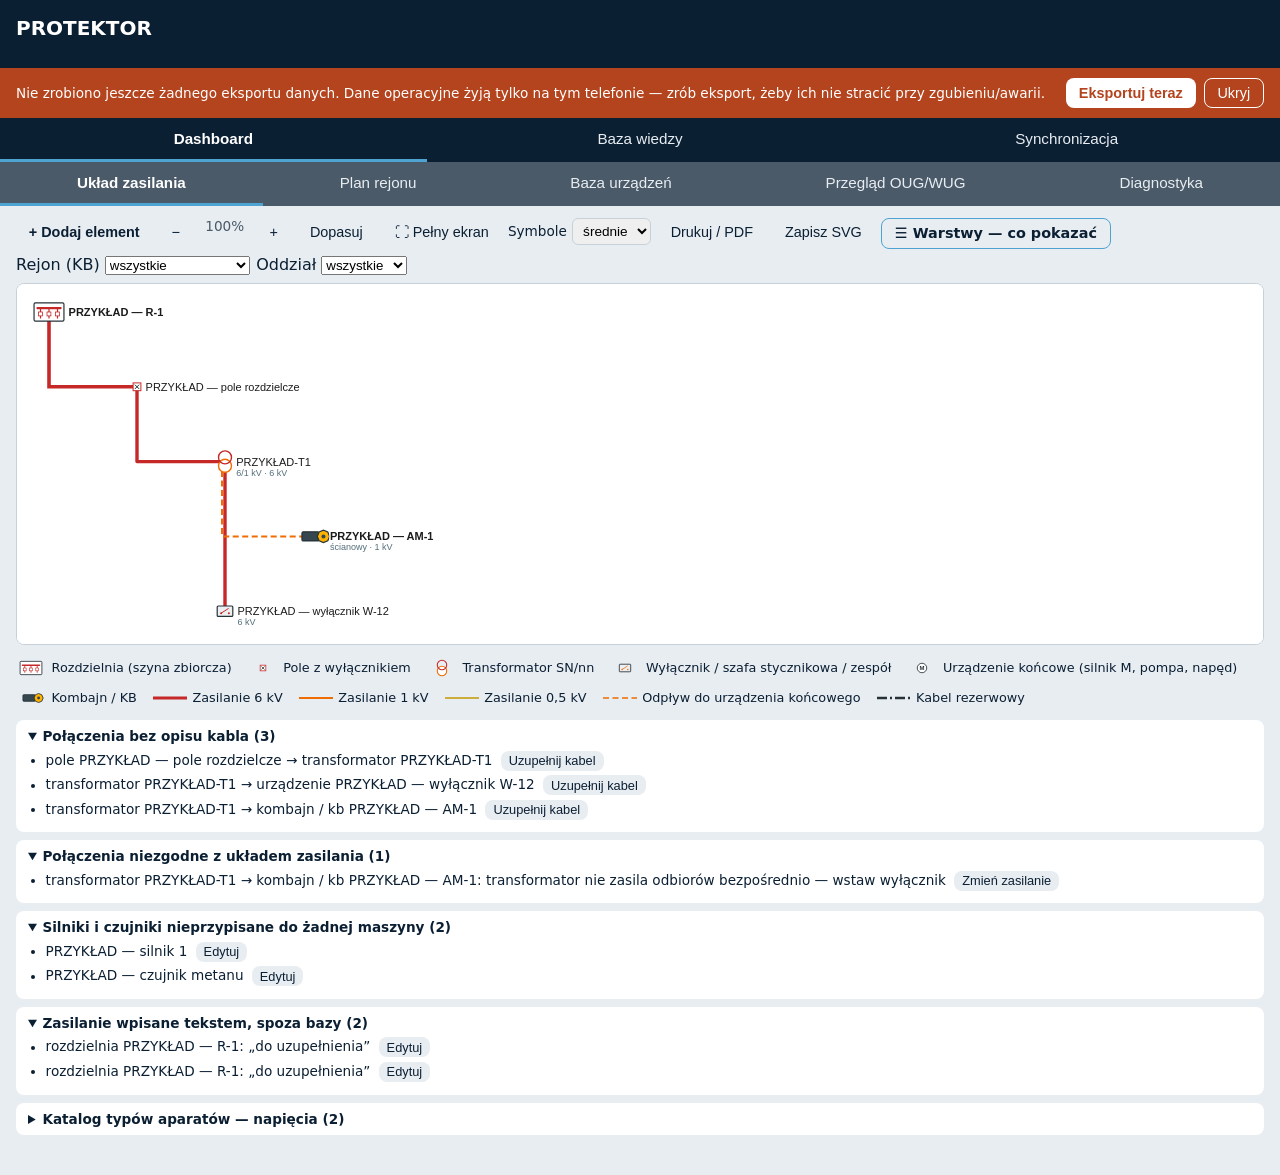
==== commit 85daf316: "Dwie zakladki: Uklad zasilania (Mapa rejonu + Graf scalone - te same dane; widok startowy) i Plan re" ====
--- a/index.html
+++ b/index.html
@@ -44,17 +44,11 @@
 
 <section id="section-dashboard">
   <nav id="nadzor-sub-switch" class="section-switch section-switch-secondary">
-    <button class="section-btn active" data-sub="dashboard">Mapa rejonu</button>
-    <button class="section-btn" data-sub="rejon">Rejon</button>
+    <button class="section-btn active" data-sub="graf">Układ zasilania</button>
+    <button class="section-btn" data-sub="plan">Plan rejonu</button>
     <button class="section-btn" data-sub="crud">Baza urządzeń</button>
     <button class="section-btn" data-sub="ougwug">Przegląd OUG/WUG</button>
     <button class="section-btn" data-sub="diagnostyka">Diagnostyka</button>
-  </nav>
-
-  <!-- 05.11.2026: Rejon = Plan rejonu (teren) + Graf zasilania (schemat) — jedna sieć, dwa widoki -->
-  <nav id="rejon-widok-switch" class="section-switch section-switch-secondary rejon-widok hidden">
-    <button class="section-btn" data-widok="plan">Plan rejonu (teren)</button>
-    <button class="section-btn" data-widok="graf">Graf zasilania (schemat)</button>
   </nav>
 
   <div id="nadzor-crud-area" class="hidden">
@@ -73,13 +67,9 @@
     </main>
   </div>
 
-  <div id="nadzor-dashboard-area">
-    <main id="dashboard-content">
-      <div id="dashboard-container"></div>
-    </main>
-  </div>
+  <!-- 05.11.2026: Mapa rejonu i Graf zasilania scalone w Układ zasilania (te same dane) -->
 
-  <div id="nadzor-graf-area" class="hidden">
+  <div id="nadzor-graf-area">
     <main id="graf-content"></main>
   </div>
 
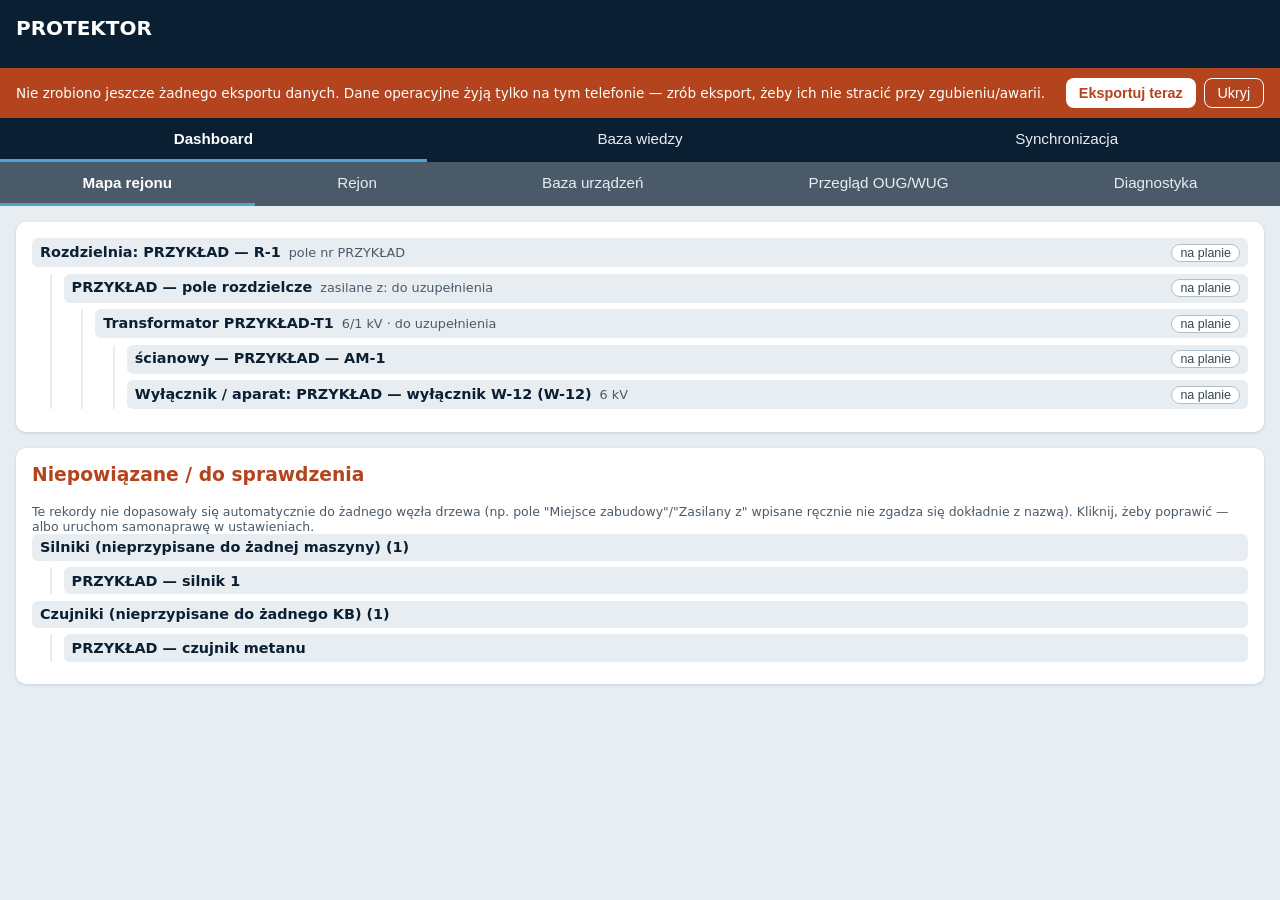
==== commit 3900b784: "Powrot do stanu v46 na prosbe Piotra (cofniete: scalenie Mapy rejonu i Grafu w Uklad zasilania v47, " ====
--- a/index.html
+++ b/index.html
@@ -44,11 +44,17 @@
 
 <section id="section-dashboard">
   <nav id="nadzor-sub-switch" class="section-switch section-switch-secondary">
-    <button class="section-btn active" data-sub="graf">Układ zasilania</button>
-    <button class="section-btn" data-sub="plan">Plan rejonu</button>
+    <button class="section-btn active" data-sub="dashboard">Mapa rejonu</button>
+    <button class="section-btn" data-sub="rejon">Rejon</button>
     <button class="section-btn" data-sub="crud">Baza urządzeń</button>
     <button class="section-btn" data-sub="ougwug">Przegląd OUG/WUG</button>
     <button class="section-btn" data-sub="diagnostyka">Diagnostyka</button>
+  </nav>
+
+  <!-- 05.11.2026: Rejon = Plan rejonu (teren) + Graf zasilania (schemat) — jedna sieć, dwa widoki -->
+  <nav id="rejon-widok-switch" class="section-switch section-switch-secondary rejon-widok hidden">
+    <button class="section-btn" data-widok="plan">Plan rejonu (teren)</button>
+    <button class="section-btn" data-widok="graf">Graf zasilania (schemat)</button>
   </nav>
 
   <div id="nadzor-crud-area" class="hidden">
@@ -67,9 +73,13 @@
     </main>
   </div>
 
-  <!-- 05.11.2026: Mapa rejonu i Graf zasilania scalone w Układ zasilania (te same dane) -->
+  <div id="nadzor-dashboard-area">
+    <main id="dashboard-content">
+      <div id="dashboard-container"></div>
+    </main>
+  </div>
 
-  <div id="nadzor-graf-area">
+  <div id="nadzor-graf-area" class="hidden">
     <main id="graf-content"></main>
   </div>
 
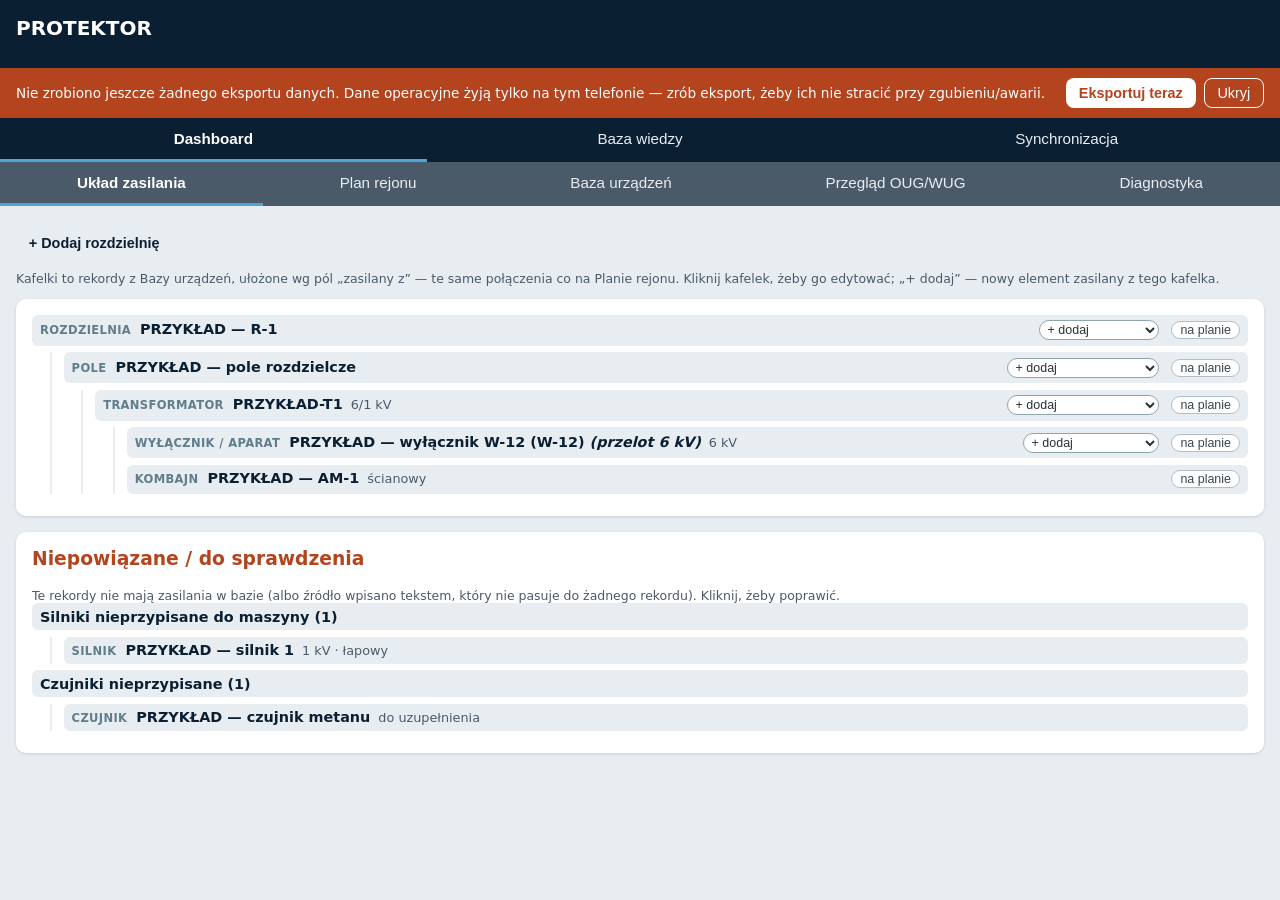
==== commit e288ac9c: "Uklad zasilania = Mapa rejonu z kafelkami (Piotr 06.11): kafelki z danych tabel ulozone wg pol 'zasi" ====
--- a/index.html
+++ b/index.html
@@ -28,6 +28,13 @@
   <input id="search" type="search" class="hidden" placeholder="Szukaj (tytuł, treść, tagi)..." autocomplete="off">
 </header>
 
+<div id="nowa-wersja" class="export-reminder hidden">
+  <span class="export-reminder-text">Jest nowa wersja PROTEKTORA. Zapisz to, co edytujesz, i odśwież.</span>
+  <div class="export-reminder-actions">
+    <button id="nowa-wersja-btn" class="btn-small">Odśwież</button>
+  </div>
+</div>
+
 <div id="export-reminder" class="export-reminder hidden">
   <span class="export-reminder-text"></span>
   <div class="export-reminder-actions">
@@ -44,18 +51,13 @@
 
 <section id="section-dashboard">
   <nav id="nadzor-sub-switch" class="section-switch section-switch-secondary">
-    <button class="section-btn active" data-sub="dashboard">Mapa rejonu</button>
-    <button class="section-btn" data-sub="rejon">Rejon</button>
+    <button class="section-btn active" data-sub="dashboard">Układ zasilania</button>
+    <button class="section-btn" data-sub="plan">Plan rejonu</button>
     <button class="section-btn" data-sub="crud">Baza urządzeń</button>
     <button class="section-btn" data-sub="ougwug">Przegląd OUG/WUG</button>
     <button class="section-btn" data-sub="diagnostyka">Diagnostyka</button>
   </nav>
 
-  <!-- 05.11.2026: Rejon = Plan rejonu (teren) + Graf zasilania (schemat) — jedna sieć, dwa widoki -->
-  <nav id="rejon-widok-switch" class="section-switch section-switch-secondary rejon-widok hidden">
-    <button class="section-btn" data-widok="plan">Plan rejonu (teren)</button>
-    <button class="section-btn" data-widok="graf">Graf zasilania (schemat)</button>
-  </nav>
 
   <div id="nadzor-crud-area" class="hidden">
     <nav id="nadzor-entity-tabs" class="category-filter"></nav>
@@ -79,9 +81,6 @@
     </main>
   </div>
 
-  <div id="nadzor-graf-area" class="hidden">
-    <main id="graf-content"></main>
-  </div>
 
   <div id="nadzor-plan-area" class="hidden">
     <main id="plan-content"></main>
@@ -157,13 +156,32 @@
   // ta rejestracja i tak się wykona i appka sama się naprawi po jednym
   // automatycznym przeładowaniu, zamiast trwać zablokowana bez wyjścia.
   if ('serviceWorker' in navigator) {
-    navigator.serviceWorker.register('./service-worker.js').catch((err) => {
+    // 06.11.2026: nowa wersja nie przeładowuje strony sama w trakcie pracy — pokazuje pasek „Odśwież”.
+    // Samonaprawa zostaje: jeśli appka nie wystartuje w 8 s, a czeka nowsza wersja, włącza się ona sama.
+    let odswiezNaProsbe = false;
+    const pasek = document.getElementById('nowa-wersja');
+    const wlacz = (sw) => { odswiezNaProsbe = true; sw.postMessage('SKIP_WAITING'); };
+    navigator.serviceWorker.register('./service-worker.js').then((reg) => {
+      const pokaz = (sw) => {
+        if (!navigator.serviceWorker.controller) return;
+        pasek.classList.remove('hidden');
+        document.getElementById('nowa-wersja-btn').onclick = () => wlacz(sw);
+      };
+      if (reg.waiting) pokaz(reg.waiting);
+      reg.addEventListener('updatefound', () => {
+        const nowy = reg.installing;
+        if (nowy) nowy.addEventListener('statechange', () => { if (nowy.state === 'installed') pokaz(nowy); });
+      });
+      setInterval(() => reg.update().catch(() => {}), 30 * 60 * 1000);
+      setTimeout(() => { if (!window.__protektorGotowy && reg.waiting) wlacz(reg.waiting); }, 8000);
+    }).catch((err) => {
       console.error('Rejestracja Service Workera nie powiodła się:', err);
     });
 
     let reloadedOnce = false;
     navigator.serviceWorker.addEventListener('controllerchange', () => {
-      if (reloadedOnce) return;
+      // tylko po kliknięciu „Odśwież” (albo samonaprawie); pierwsze uruchomienie i aktualizacja w tle nie przeładowują
+      if (reloadedOnce || !odswiezNaProsbe) return;
       reloadedOnce = true;
       window.location.reload();
     });
--- a/css/style.css
+++ b/css/style.css
@@ -973,3 +973,9 @@
 .dash-plan-btn:hover { background: #eceff1; }
 .dash-node-row.dash-wskaz { outline: 3px solid #e65100; outline-offset: 1px; }
 .plan-wskaz { pointer-events: none; }
+
+/* 06.11.2026: Układ zasilania — kafelki z „+ dodaj” */
+.dash-pasek { display: flex; flex-wrap: wrap; gap: 0.6rem; align-items: center; margin: 0.4rem 0 0.8rem; }
+.dash-rodzaj { font-size: 0.72rem; text-transform: uppercase; letter-spacing: 0.03em; color: #607d8b; margin-right: 0.25rem; }
+.dash-dodaj { margin-left: auto; font-size: 0.78rem; padding: 1px 4px; border: 1px solid #90a4ae; border-radius: 10px; background: #fff; color: #263238; cursor: pointer; max-width: 9.5rem; }
+.dash-dodaj + .dash-plan-btn { margin-left: 0.3rem; }
